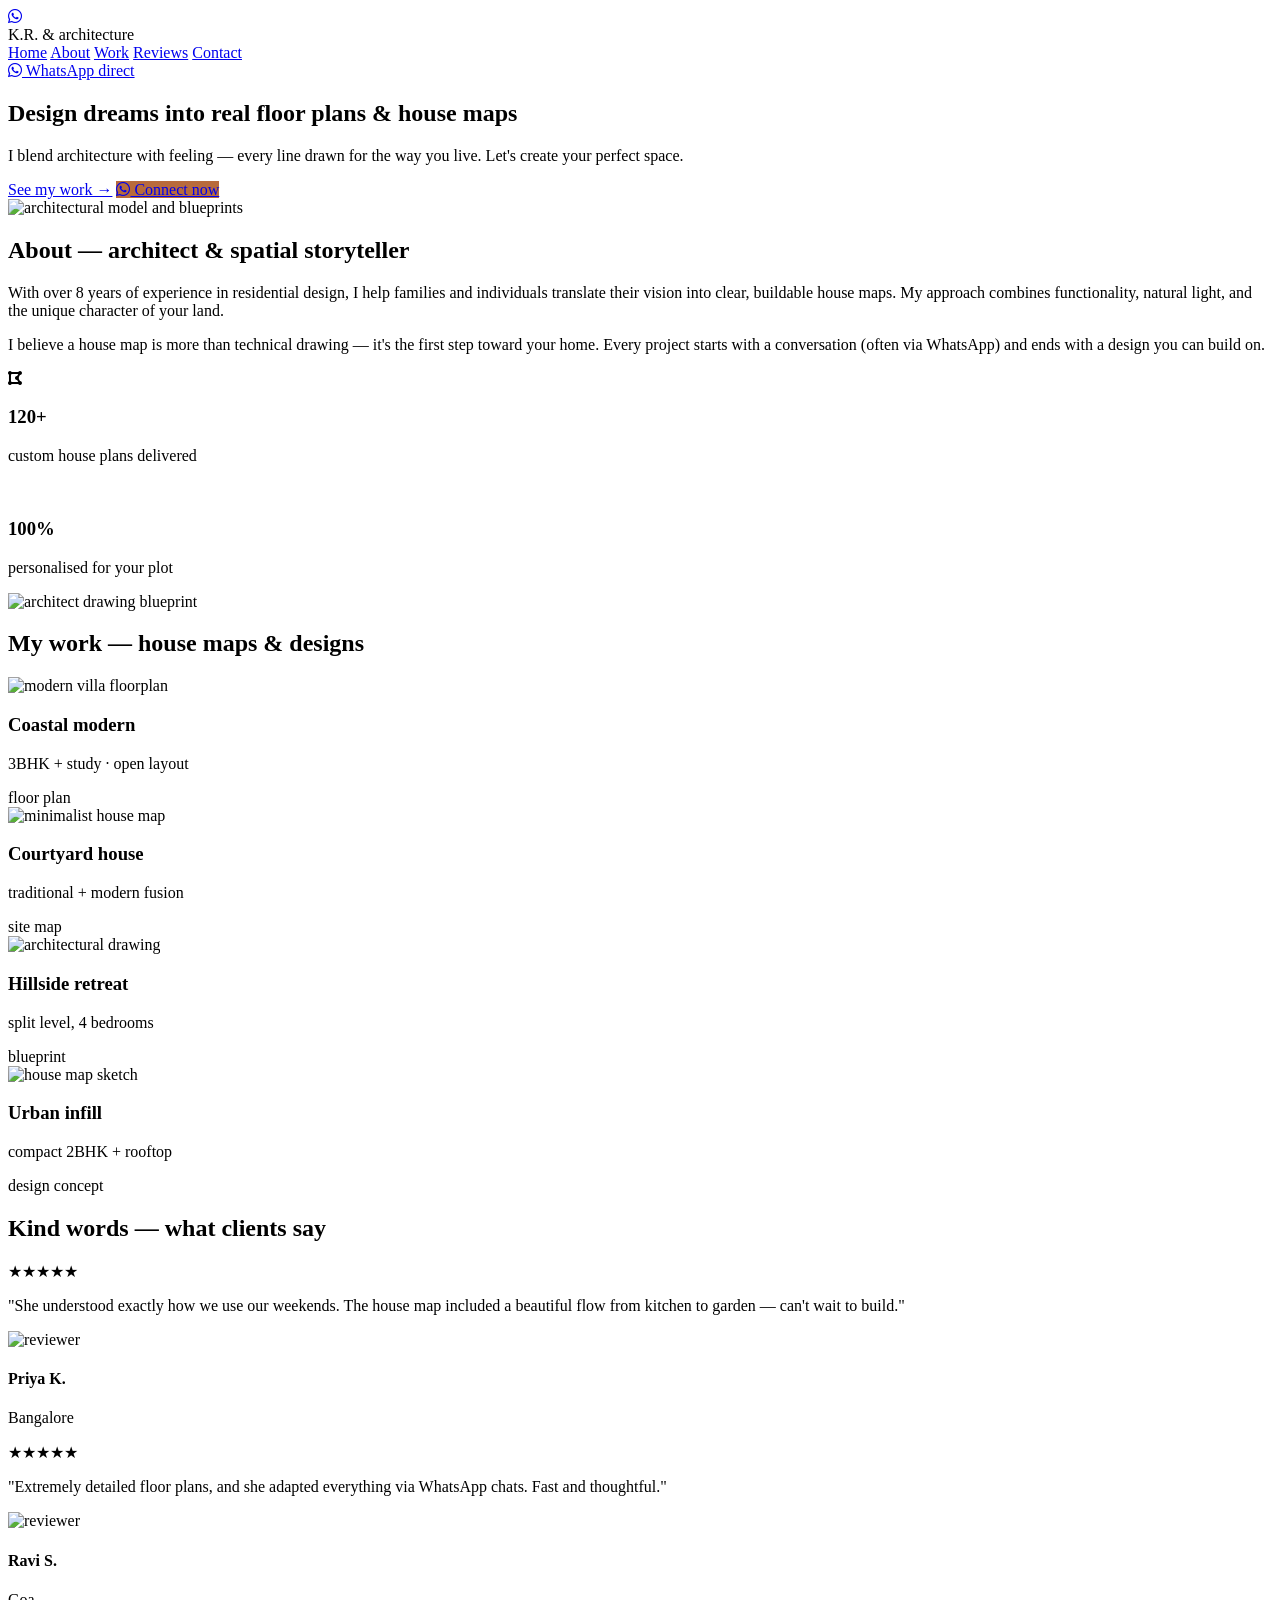
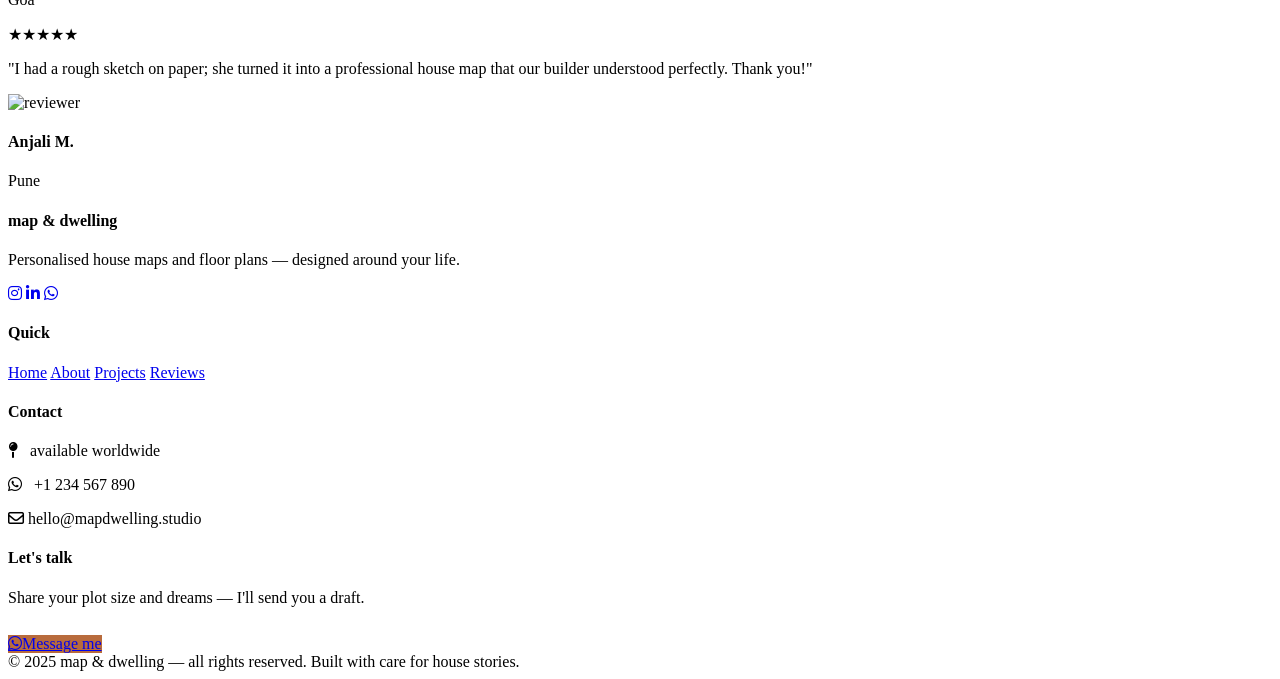
==== index.html @ 979d645d "fix: move index.html to root and paths" ====
<!DOCTYPE html>
<html lang="en">
<head>
    <meta charset="UTF-8">
    <meta name="viewport" content="width=device-width, initial-scale=1.0">
    <title>K.R. Architect · House maps & design</title>
    <!-- Font Awesome 6 (free) -->
    <link rel="stylesheet" href="https://cdnjs.cloudflare.com/ajax/libs/font-awesome/6.0.0-beta3/css/all.min.css">
    <link rel="stylesheet" href="style.css">
</head>
<body>

    <!-- floating direct WhatsApp -->
    <a href="https://wa.me/1234567890?text=Hello%2C%20I'm%20interested%20in%20your%20house%20design%20services." class="wa-direct" target="_blank" title="Chat on WhatsApp">
        <i class="fab fa-whatsapp"></i>
    </a>

    <!-- main container for header -->
    <div class="container">
        <nav class="navbar">
            <div class="logo"><span>K.R.</span> & architecture</div>
            <div class="nav-links">
                <a href="#">Home</a>
                <a href="#about">About</a>
                <a href="#work">Work</a>
                <a href="#reviews">Reviews</a>
                <a href="#contact">Contact</a>
            </div>
            <a href="https://wa.me/1234567890?text=Hi%2C%20I%20need%20a%20custom%20house%20map" class="whatsapp-float" target="_blank">
                <i class="fab fa-whatsapp"></i> WhatsApp direct
            </a>
        </nav>
    </div>

    <!-- HERO SECTION (first) -->
    <div class="container">
        <section class="hero">
            <div class="hero-content">
                <h1>Design dreams into <strong>real floor plans</strong> & house maps</h1>
                <p class="hero-desc">I blend architecture with feeling — every line drawn for the way you live. Let's create your perfect space.</p>
                <div class="hero-buttons">
                    <a href="#work" class="btn-outline">See my work →</a>
                    <a href="https://wa.me/1234567890?text=I%20want%20to%20discuss%20a%20house%20map%20project" class="whatsapp-float" target="_blank" style="background: #b86b3c; box-shadow: none;">
                        <i class="fab fa-whatsapp"></i> Connect now
                    </a>
                </div>
            </div>
            <div class="hero-image">
                <!-- modern house map / blueprint style image -->
                <img src="https://images.unsplash.com/photo-1600607687939-ce8a6c25118c?q=80&w=2053&auto=format&fit=crop" alt="architectural model and blueprints" loading="lazy">
            </div>
        </section>
    </div>

    <!-- ABOUT SECTION (second) -->
    <section class="about" id="about">
        <div class="container">
            <h2 class="section-heading"><span>About</span> — architect & spatial storyteller</h2>
            <div class="about-grid">
                <div class="about-text">
                    <p>With over 8 years of experience in residential design, I help families and individuals translate their vision into clear, buildable house maps. My approach combines functionality, natural light, and the unique character of your land.</p>
                    <p>I believe a house map is more than technical drawing — it's the first step toward your home. Every project starts with a conversation (often via WhatsApp) and ends with a design you can build on.</p>
                    <div class="about-highlight">
                        <div>
                            <i class="fas fa-draw-polygon"></i>
                            <h3>120+</h3>
                            <p class="text-small">custom house plans delivered</p>
                        </div>
                        <div>
                            <i class="fas fa-house-circle-check"></i>
                            <h3>100%</h3>
                            <p class="text-small">personalised for your plot</p>
                        </div>
                    </div>
                </div>
                <div class="about-image">
                    <img src="https://images.unsplash.com/photo-1574359411659-15573a27fd0c?q=80&w=1974&auto=format&fit=crop" alt="architect drawing blueprint" loading="lazy">
                </div>
            </div>
        </div>
    </section>

    <!-- MY WORK SECTION (third) -->
    <div class="container" id="work">
        <section class="work">
            <h2 class="section-heading"><span>My work</span> — house maps & designs</h2>
            <div class="work-gallery">
                <!-- project 1 -->
                <div class="work-item">
                    <div class="work-img">
                        <img src="https://images.unsplash.com/photo-1600585154340-be6161a56a0c?q=80&w=2070&auto=format&fit=crop" alt="modern villa floorplan">
                    </div>
                    <div class="work-caption">
                        <h3>Coastal modern</h3>
                        <p>3BHK + study · open layout</p>
                        <span class="tag">floor plan</span>
                    </div>
                </div>
                <!-- project 2 -->
                <div class="work-item">
                    <div class="work-img">
                        <img src="Images/image1.jpeg" alt="minimalist house map">
                    </div>
                    <div class="work-caption">
                        <h3>Courtyard house</h3>
                        <p>traditional + modern fusion</p>
                        <span class="tag">site map</span>
                    </div>
                </div>
                <!-- project 3 -->
                <div class="work-item">
                    <div class="work-img">
                        <img src="https://images.unsplash.com/photo-1605276373954-0c4a0dac5b12?q=80&w=2070&auto=format&fit=crop" alt="architectural drawing">
                    </div>
                    <div class="work-caption">
                        <h3>Hillside retreat</h3>
                        <p>split level, 4 bedrooms</p>
                        <span class="tag">blueprint</span>
                    </div>
                </div>
                <!-- project 4 -->
                <div class="work-item">
                    <div class="work-img">
                        <img src="https://images.unsplash.com/photo-1600566752355-35792bedcfea?q=80&w=1974&auto=format&fit=crop" alt="house map sketch">
                    </div>
                    <div class="work-caption">
                        <h3>Urban infill</h3>
                        <p>compact 2BHK + rooftop</p>
                        <span class="tag">design concept</span>
                    </div>
                </div>
            </div>
        </section>
    </div>

    <!-- REVIEWS SECTION (fourth) -->
    <section class="reviews" id="reviews">
        <div class="container">
            <h2 class="section-heading"><span>Kind words</span> — what clients say</h2>
            <div class="review-grid">
                <div class="review-card">
                    <div class="stars">★★★★★</div>
                    <p class="review-text">"She understood exactly how we use our weekends. The house map included a beautiful flow from kitchen to garden — can't wait to build."</p>
                    <div class="reviewer">
                        <img src="https://images.unsplash.com/photo-1508214751196-bcfd4ca60f91?q=80&w=2070&auto=format&fit=crop" alt="reviewer">
                        <div><h4>Priya K.</h4><p>Bangalore</p></div>
                    </div>
                </div>
                <div class="review-card">
                    <div class="stars">★★★★★</div>
                    <p class="review-text">"Extremely detailed floor plans, and she adapted everything via WhatsApp chats. Fast and thoughtful."</p>
                    <div class="reviewer">
                        <img src="https://images.unsplash.com/photo-1507003211169-0a1dd7228f2d?q=80&w=1974&auto=format&fit=crop" alt="reviewer">
                        <div><h4>Ravi S.</h4><p>Goa</p></div>
                    </div>
                </div>
                <div class="review-card">
                    <div class="stars">★★★★★</div>
                    <p class="review-text">"I had a rough sketch on paper; she turned it into a professional house map that our builder understood perfectly. Thank you!"</p>
                    <div class="reviewer">
                        <img src="https://images.unsplash.com/photo-1534528741775-53994a69daeb?q=80&w=1964&auto=format&fit=crop" alt="reviewer">
                        <div><h4>Anjali M.</h4><p>Pune</p></div>
                    </div>
                </div>
            </div>
        </div>
    </section>

    <!-- FOOTER SECTION (fifth) + contact / whatsapp -->
    <footer class="footer" id="contact">
        <div class="container">
            <div class="footer-content">
                <div class="footer-col">
                    <h4>map & dwelling</h4>
                    <p>Personalised house maps and floor plans — designed around your life.</p>
                    <div class="social-icons">
                        <a href="#"><i class="fab fa-instagram"></i></a>
                        <a href="#"><i class="fab fa-linkedin-in"></i></a>
                        <a href="https://wa.me/1234567890" target="_blank"><i class="fab fa-whatsapp"></i></a>
                    </div>
                </div>
                <div class="footer-col">
                    <h4>Quick</h4>
                    <a href="#">Home</a>
                    <a href="#about">About</a>
                    <a href="#work">Projects</a>
                    <a href="#reviews">Reviews</a>
                </div>
                <div class="footer-col">
                    <h4>Contact</h4>
                    <p><i class="fas fa-map-pin" style="margin-right: 8px;"></i> available worldwide</p>
                    <p><i class="fab fa-whatsapp" style="margin-right: 8px;"></i> +1 234 567 890</p>
                    <p><i class="far fa-envelope"></i> hello@mapdwelling.studio</p>
                </div>
                <div class="footer-col">
                    <h4>Let's talk</h4>
                    <p>Share your plot size and dreams — I'll send you a draft.</p>
                    <a href="https://wa.me/1234567890?text=Hello%2C%20I%20need%20a%20custom%20house%20map%20for%20my%20land" class="whatsapp-float" style="margin-top: 12px; display: inline-flex; background: #b86b3c;" target="_blank">
                        <i class="fab fa-whatsapp"></i> Message me
                    </a>
                </div>
            </div>
            <div class="footer-bottom">
                © 2025 map & dwelling — all rights reserved. Built with care for house stories.
            </div>
        </div>
    </footer>

    <!-- subtle hover effects (extra) -->
</body>
</html>
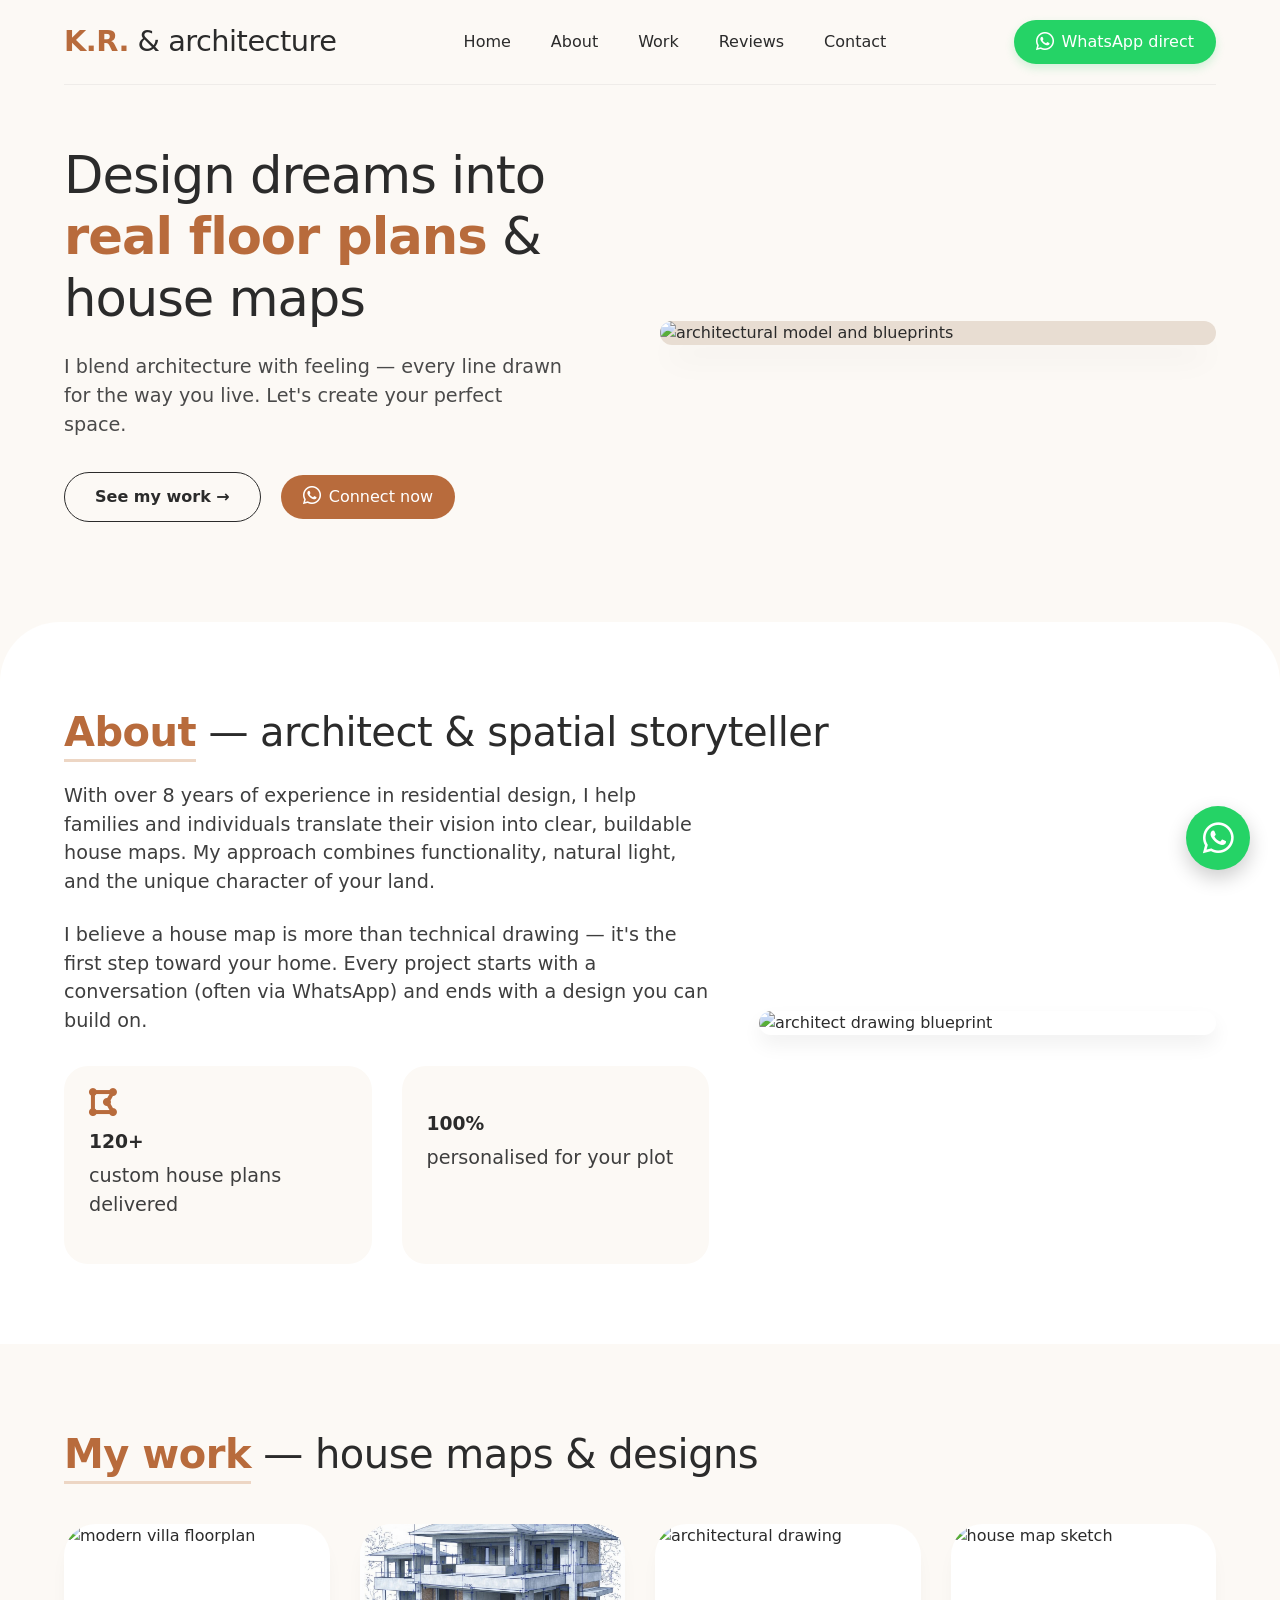
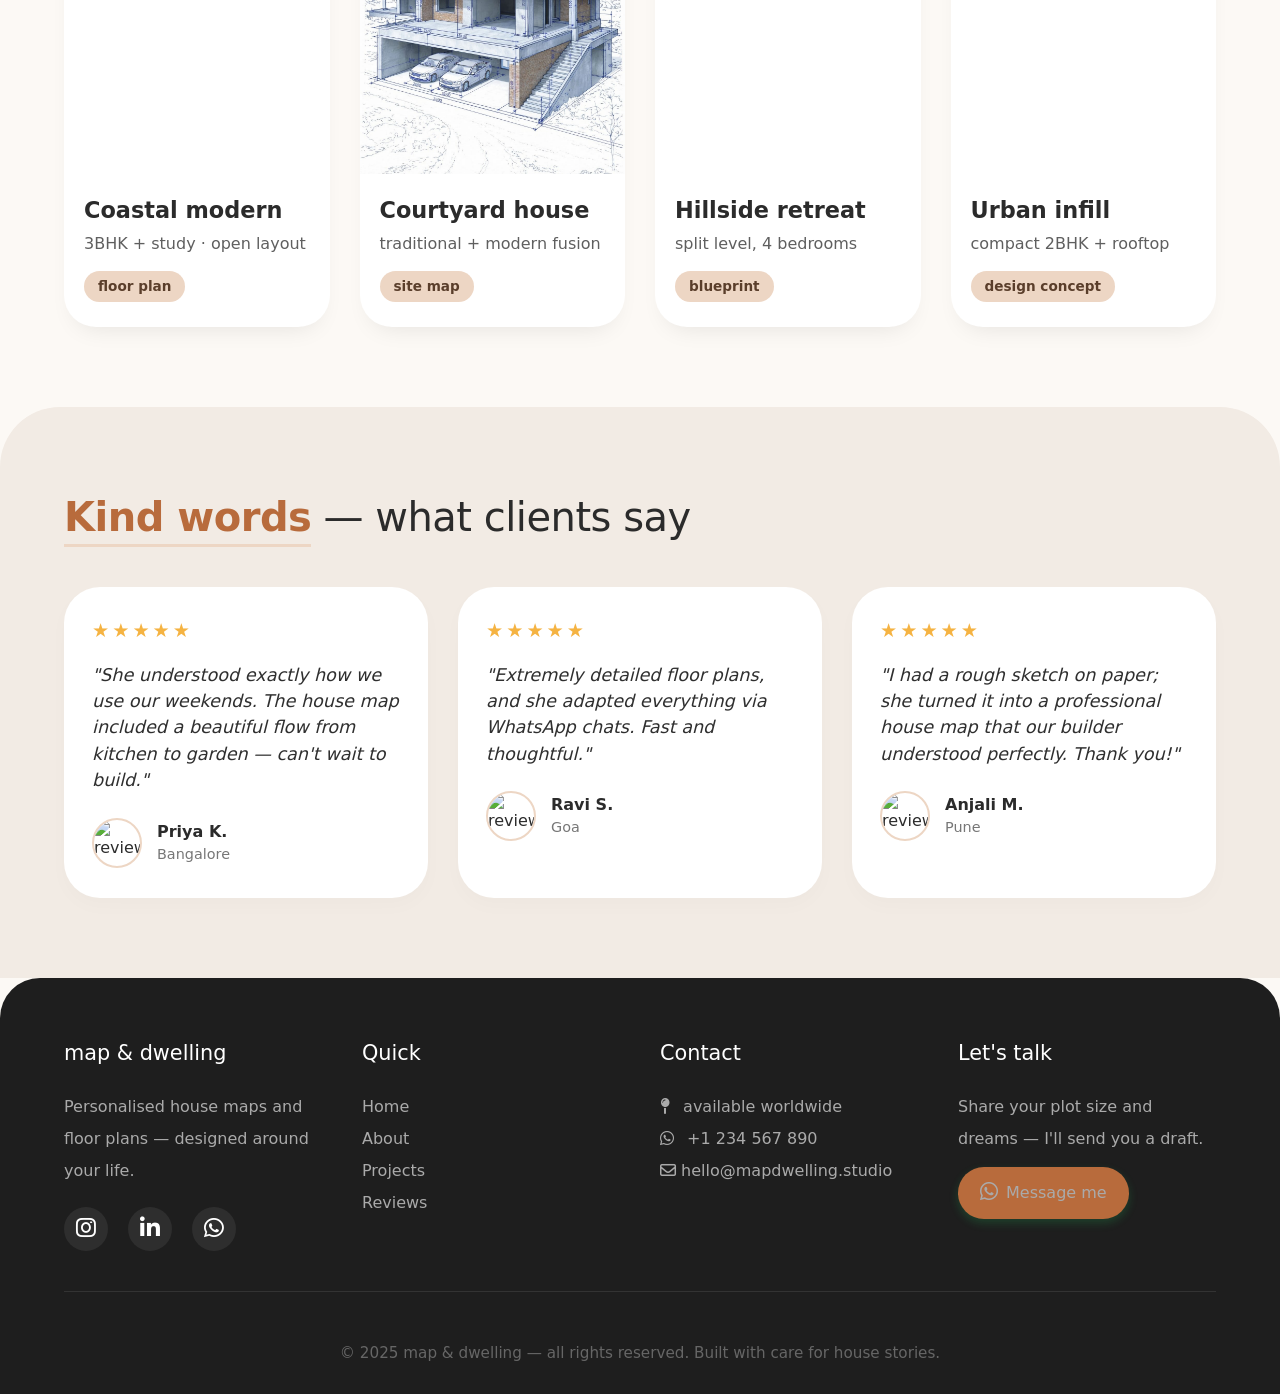
==== commit 3a1f8e69: "fix: CSS link and image paths for root index.html" ====
--- a/index.html
+++ b/index.html
@@ -6,7 +6,7 @@
     <title>K.R. Architect · House maps & design</title>
     <!-- Font Awesome 6 (free) -->
     <link rel="stylesheet" href="https://cdnjs.cloudflare.com/ajax/libs/font-awesome/6.0.0-beta3/css/all.min.css">
-    <link rel="stylesheet" href="style.css">
+    <link rel="stylesheet" href="project1/style.css">
 </head>
 <body>
 
@@ -99,7 +99,7 @@
                 <!-- project 2 -->
                 <div class="work-item">
                     <div class="work-img">
-                        <img src="Images/image1.jpeg" alt="minimalist house map">
+                        <img src="project1/Images/image1.jpeg" alt="minimalist house map">
                     </div>
                     <div class="work-caption">
                         <h3>Courtyard house</h3>
--- a/project1/style.css
+++ b/project1/style.css
@@ -0,0 +1,435 @@
+
+        * {
+            margin: 0;
+            padding: 0;
+            box-sizing: border-box;
+            font-family: 'Segoe UI', Roboto, system-ui, -apple-system, sans-serif;
+        }
+
+        body {
+            background-color: #fcf9f5;
+            color: #2b2b2b;
+            line-height: 1.5;
+            scroll-behavior: smooth;
+        }
+
+        /* container */
+        .container {
+            max-width: 1200px;
+            margin: 0 auto;
+            padding: 0 24px;
+        }
+
+        /* header / navigation (clean, subtle) */
+        .navbar {
+            padding: 20px 0;
+            display: flex;
+            justify-content: space-between;
+            align-items: center;
+            flex-wrap: wrap;
+            border-bottom: 1px solid rgba(0,0,0,0.05);
+        }
+
+        .logo {
+            font-size: 1.8rem;
+            font-weight: 300;
+            letter-spacing: -0.5px;
+        }
+        .logo span {
+            font-weight: 600;
+            color: #b86b3c;
+        }
+
+        .nav-links {
+            display: flex;
+            gap: 2.5rem;
+            font-weight: 400;
+        }
+        .nav-links a {
+            text-decoration: none;
+            color: #2b2b2b;
+            font-size: 1rem;
+            transition: color 0.2s;
+        }
+        .nav-links a:hover {
+            color: #b86b3c;
+        }
+
+        /* buttons & whatsapp chip */
+        .whatsapp-float {
+            display: inline-flex;
+            align-items: center;
+            gap: 8px;
+            background-color: #25D366;
+            color: white;
+            padding: 10px 22px;
+            border-radius: 40px;
+            font-weight: 500;
+            text-decoration: none;
+            transition: background-color 0.2s, box-shadow 0.2s;
+            box-shadow: 0 4px 10px rgba(37, 211, 102, 0.2);
+            border: none;
+            cursor: pointer;
+        }
+        .whatsapp-float i {
+            font-size: 1.3rem;
+        }
+        .whatsapp-float:hover {
+            background-color: #1ebe5b;
+            box-shadow: 0 8px 18px rgba(37, 211, 102, 0.3);
+        }
+
+        /* hero section */
+        .hero {
+            padding: 60px 0 80px;
+            display: flex;
+            flex-wrap: wrap;
+            align-items: center;
+            gap: 40px;
+        }
+        .hero-content {
+            flex: 1 1 380px;
+        }
+        .hero-content h1 {
+            font-size: 3.2rem;
+            font-weight: 400;
+            line-height: 1.2;
+            letter-spacing: -1px;
+        }
+        .hero-content h1 strong {
+            font-weight: 700;
+            color: #b86b3c;
+        }
+        .hero-desc {
+            font-size: 1.2rem;
+            margin: 24px 0 32px;
+            color: #4a4a4a;
+            max-width: 500px;
+        }
+        .hero-buttons {
+            display: flex;
+            flex-wrap: wrap;
+            gap: 20px;
+            align-items: center;
+        }
+        .btn-outline {
+            background: transparent;
+            border: 1.5px solid #2b2b2b;
+            border-radius: 40px;
+            padding: 12px 30px;
+            font-weight: 600;
+            font-size: 1rem;
+            text-decoration: none;
+            color: #2b2b2b;
+            transition: 0.2s;
+        }
+        .btn-outline:hover {
+            background: #2b2b2b;
+            color: white;
+        }
+
+        .hero-image {
+            flex: 1 1 380px;
+            background: #e8ddd2;
+            border-radius: 40px;
+            overflow: hidden;
+            box-shadow: 0 20px 30px -10px rgba(0,0,0,0.15);
+        }
+        .hero-image img {
+            width: 100%;
+            height: 100%;
+            object-fit: cover;
+            display: block;
+            transition: transform 0.4s ease;
+        }
+        .hero-image:hover img {
+            transform: scale(1.02);
+        }
+
+        /* section headings */
+        .section-heading {
+            font-size: 2.5rem;
+            font-weight: 350;
+            margin-bottom: 20px;
+            letter-spacing: -0.5px;
+        }
+        .section-heading span {
+            font-weight: 600;
+            color: #b86b3c;
+            border-bottom: 3px solid #edd6c4;
+            padding-bottom: 4px;
+        }
+
+        /* about */
+        .about {
+            padding: 80px 0;
+            background: #ffffff;
+            border-radius: 60px 60px 0 0;
+            margin-top: 20px;
+        }
+        .about-grid {
+            display: flex;
+            flex-wrap: wrap;
+            gap: 50px;
+            align-items: center;
+        }
+        .about-text {
+            flex: 2 1 300px;
+        }
+        .about-text p {
+            font-size: 1.2rem;
+            margin-bottom: 24px;
+            color: #3e3e3e;
+        }
+        .about-highlight {
+            display: flex;
+            gap: 30px;
+            margin-top: 30px;
+        }
+        .about-highlight div {
+            background: #fcf9f5;
+            padding: 20px 25px;
+            border-radius: 24px;
+            flex: 1;
+        }
+        .about-highlight i {
+            font-size: 2rem;
+            color: #b86b3c;
+            margin-bottom: 10px;
+        }
+        .about-highlight h3 {
+            font-weight: 600;
+            margin-bottom: 6px;
+        }
+        .about-image {
+            flex: 1.2 1 250px;
+            border-radius: 30px;
+            overflow: hidden;
+            box-shadow: 0 10px 20px rgba(0,0,0,0.06);
+        }
+        .about-image img {
+            width: 100%;
+            height: auto;
+            display: block;
+        }
+
+        /* my work (portfolio) */
+        .work {
+            padding: 80px 0;
+        }
+        .work-gallery {
+            display: grid;
+            grid-template-columns: repeat(auto-fit, minmax(260px, 1fr));
+            gap: 30px;
+            margin-top: 40px;
+        }
+        .work-item {
+            background: white;
+            border-radius: 32px;
+            overflow: hidden;
+            box-shadow: 0 12px 24px -12px rgba(0,0,0,0.1);
+            transition: all 0.25s ease;
+        }
+        .work-item:hover {
+            transform: translateY(-8px);
+            box-shadow: 0 24px 32px -12px rgba(0,0,0,0.2);
+        }
+        .work-img {
+            height: 250px;
+            overflow: hidden;
+        }
+        .work-img img {
+            width: 100%;
+            height: 100%;
+            object-fit: cover;
+            transition: transform 0.5s;
+        }
+        .work-item:hover .work-img img {
+            transform: scale(1.05);
+        }
+        .work-caption {
+            padding: 20px 20px 25px;
+        }
+        .work-caption h3 {
+            font-weight: 600;
+            font-size: 1.4rem;
+            margin-bottom: 5px;
+        }
+        .work-caption p {
+            color: #5f5f5f;
+            margin-bottom: 15px;
+        }
+        .tag {
+            background: #edd6c4;
+            padding: 5px 14px;
+            border-radius: 30px;
+            font-size: 0.85rem;
+            font-weight: 600;
+            color: #5a3e2b;
+            display: inline-block;
+        }
+
+        /* reviews section */
+        .reviews {
+            padding: 80px 0;
+            background: #f2ebe4;
+            border-radius: 60px 60px 0 0;
+        }
+        .review-grid {
+            display: flex;
+            flex-wrap: wrap;
+            gap: 30px;
+            margin-top: 40px;
+        }
+        .review-card {
+            background: white;
+            border-radius: 36px;
+            padding: 30px 28px;
+            flex: 1 1 280px;
+            box-shadow: 0 8px 20px rgba(0,0,0,0.02);
+            transition: 0.2s;
+        }
+        .review-card:hover {
+            background: #fffcf9;
+        }
+        .stars {
+            color: #f5b342;
+            font-size: 1.2rem;
+            letter-spacing: 3px;
+            margin-bottom: 16px;
+        }
+        .review-text {
+            font-size: 1.1rem;
+            font-style: italic;
+            margin-bottom: 24px;
+            color: #2f2f2f;
+        }
+        .reviewer {
+            display: flex;
+            align-items: center;
+            gap: 15px;
+        }
+        .reviewer img {
+            width: 50px;
+            height: 50px;
+            border-radius: 50%;
+            object-fit: cover;
+            border: 2px solid #edd6c4;
+        }
+        .reviewer h4 {
+            font-weight: 600;
+        }
+        .reviewer p {
+            color: #777;
+            font-size: 0.9rem;
+        }
+
+        /* footer */
+        .footer {
+            background: #1e1e1e;
+            color: #ddd;
+            padding: 60px 0 30px;
+            border-radius: 40px 40px 0 0;
+            margin-top: 0;
+        }
+        .footer-content {
+            display: flex;
+            flex-wrap: wrap;
+            justify-content: space-between;
+            gap: 40px;
+        }
+        .footer-col {
+            flex: 1 1 220px;
+        }
+        .footer-col h4 {
+            color: white;
+            font-weight: 500;
+            margin-bottom: 22px;
+            font-size: 1.3rem;
+        }
+        .footer-col p, .footer-col a {
+            color: #aaa;
+            text-decoration: none;
+            line-height: 2;
+            display: block;
+            transition: color 0.2s;
+        }
+        .footer-col a:hover {
+            color: #b86b3c;
+        }
+        .social-icons {
+            display: flex;
+            gap: 20px;
+            margin-top: 20px;
+        }
+        .social-icons a {
+            background: #2e2e2e;
+            width: 44px;
+            height: 44px;
+            border-radius: 50%;
+            display: flex;
+            align-items: center;
+            justify-content: center;
+            color: white;
+            font-size: 1.4rem;
+            transition: 0.2s;
+        }
+        .social-icons a:hover {
+            background: #b86b3c;
+        }
+        .footer-bottom {
+            text-align: center;
+            padding-top: 50px;
+            color: #666;
+            font-size: 0.95rem;
+            border-top: 1px solid #333;
+            margin-top: 40px;
+        }
+
+        /* floating whatsapp widget (direct chat) */
+        .wa-direct {
+            position: fixed;
+            bottom: 30px;
+            right: 30px;
+            background-color: #25D366;
+            width: 64px;
+            height: 64px;
+            border-radius: 50%;
+            display: flex;
+            align-items: center;
+            justify-content: center;
+            color: white;
+            font-size: 2.2rem;
+            box-shadow: 0 8px 20px rgba(0,0,0,0.2);
+            transition: 0.2s;
+            z-index: 99;
+            text-decoration: none;
+        }
+        .wa-direct:hover {
+            background-color: #1ebe5b;
+            transform: scale(1.08);
+        }
+
+        /* responsive */
+        @media (max-width: 700px) {
+            .navbar {
+                flex-direction: column;
+                gap: 15px;
+            }
+            .nav-links {
+                gap: 1.5rem;
+                flex-wrap: wrap;
+                justify-content: center;
+            }
+            .hero-content h1 {
+                font-size: 2.5rem;
+            }
+            .section-heading {
+                font-size: 2rem;
+            }
+        }
+        /* utility */
+        .text-small {
+            font-size: 0.9rem;
+        }
+  
